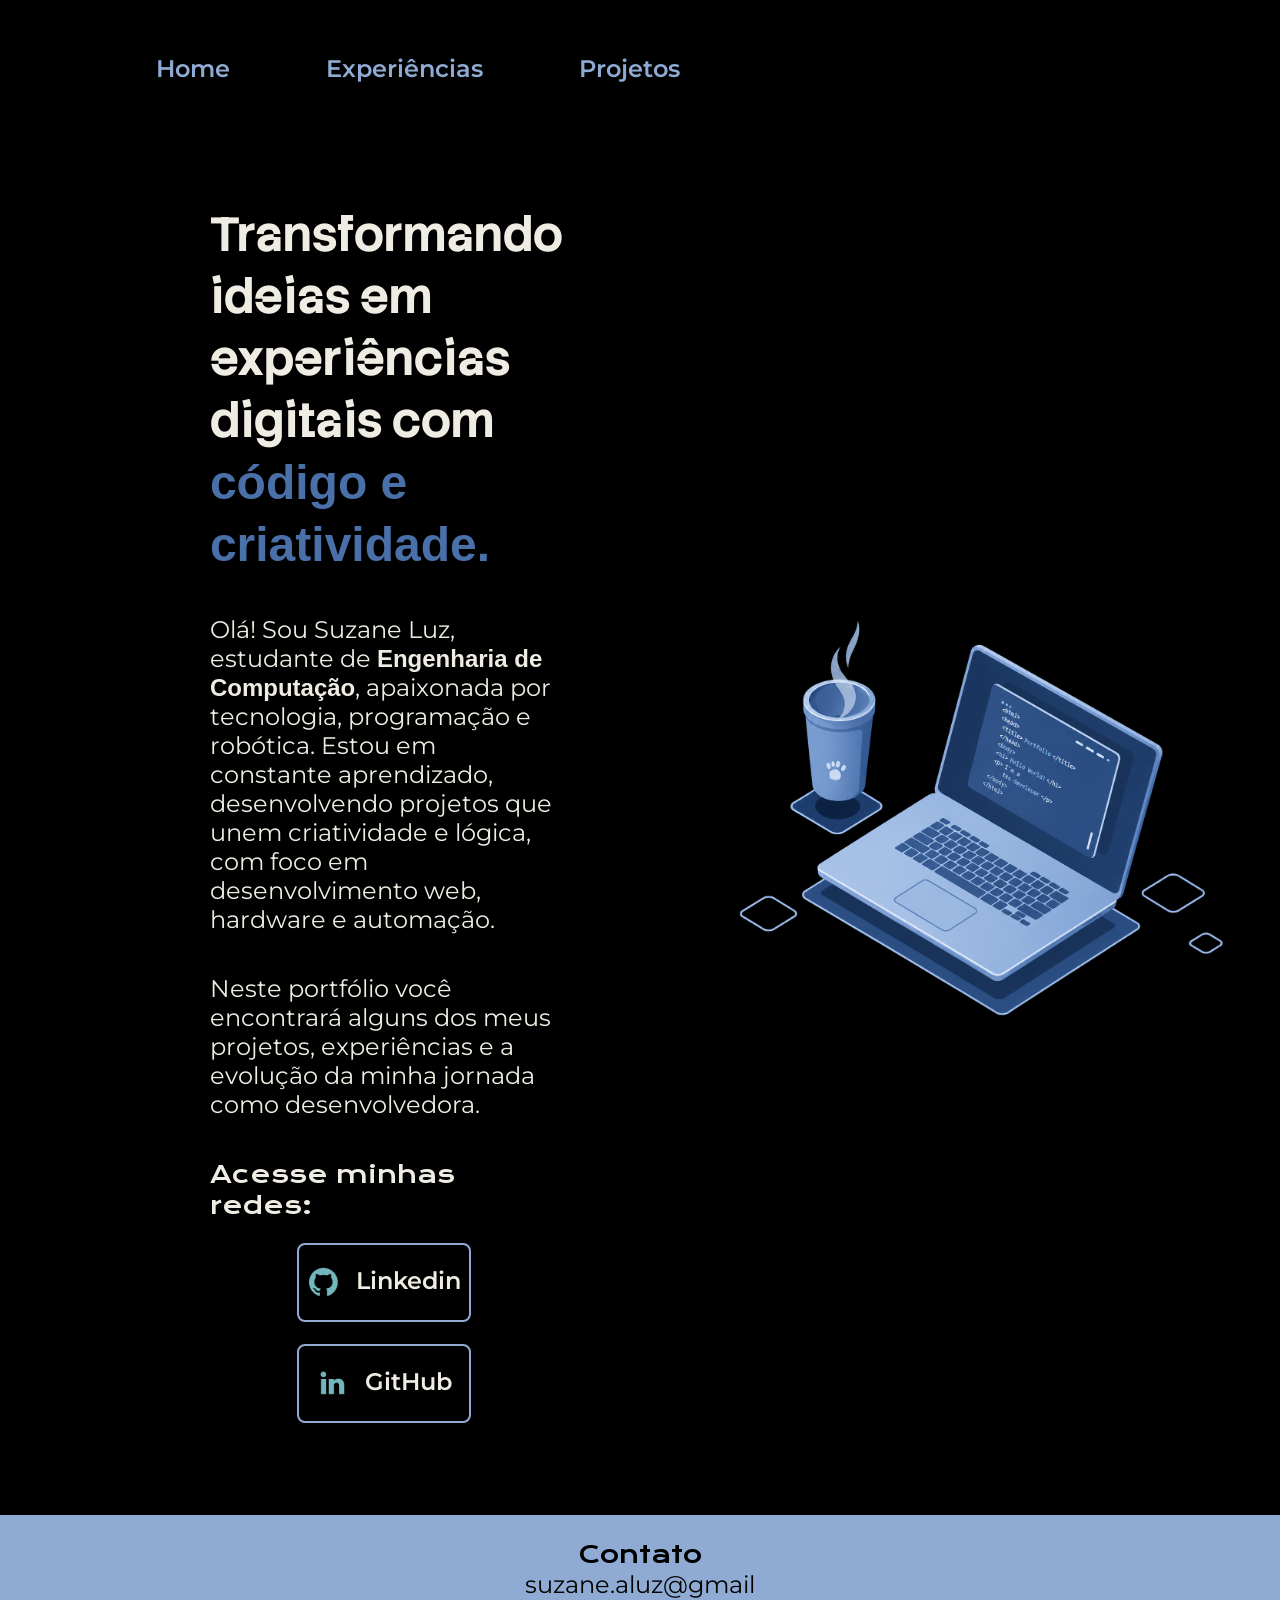
==== index.html @ 17450cb7 "Add files via upload" ====
<!DOCTYPE html>
<html lang="pt-br">
<head>
    <meta charset="UTF-8">
    <meta name="viewport" content="width=device-width, initial-scale=1.0">
    <title>Portfólio Suzane Luz</title>
    <link rel="stylesheet" href="./estilos/style.css">
</head>
<body>
    <header class="header">
        <nav class="header__menu">
            <a class="menu" href="index.html">Home</a>
            <a class="menu" href="experiencias.html">Experiências</a>
            <a class="menu" href="projetos.html">Projetos</a>
        </nav>
    </header>
    <main class="opening">
        <section class="opg__content">
            <h1 class="opg__title">Transformando ideias em experiências digitais com  <strong class="strong">código e criatividade. </strong></h1>
            <p class="opg__text">Olá! Sou Suzane Luz, estudante de <strong>Engenharia de Computação</strong>, apaixonada por tecnologia, programação e robótica. Estou em constante aprendizado, desenvolvendo projetos que unem criatividade e lógica, com foco em desenvolvimento web, hardware e automação.</p>
            <p class="opg__text">Neste portfólio você encontrará alguns dos meus projetos, experiências e a evolução da minha jornada como desenvolvedora.</p>
            <div class="opg__content__links">
                <h2 class="opg__subtitle">Acesse minhas redes:</h2>
                <a class="opg__links" href="https://www.linkedin.com/in/suzaneazevedoluz/">
                    <img src="./assets/github.png" alt="Logo Linkedin">
                    Linkedin
                </a>
                <a class="opg__links" href="https://github.com/SuzaneLuzz">
                    <img src="./assets/linkedin.png" alt="Logo GitHub">
                    GitHub
                </a>
            </div>
        </section>
        <img class="opg__img" src="./assets/imagem.png" alt="">
    </main>
    <footer class="footer">
        <p class="Contat__title">Contato</p>
        <p class="Contat__text">suzane.aluz@gmail</p>
    </footer>
</body>
</html>
---- estilos/style.css ----
@import url('https://fonts.googleapis.com/css2?family=Krona+One&family=Stack+Sans+Notch&family=Montserrat:ital@0;1&display=swap');
@import url('header.css');
@import url('opening.css');
@import url('experience.css');
@import url('footer.css');
@import url('projets.css');

* {
    margin: 0;
    padding: 0;
}
:root {
    --cor-primaria: #000000;
    --cor-secundaria: #EFECE3;
    --cor-terceira: #8FABD4;
    --cor-hover: #8FABD4;
    --cor-link: #4A70A9;
}
body {
    box-sizing: border-box;
    background-color: var(--cor-primaria);
    color: var(--cor-secundaria);
}


@media (max-width: 1200px) {
    .cabecalho {
        padding: 10%;
    }
    .cabecalho__menu {
        justify-content: center;
    }
    .apresentacao {
        flex-direction: column-reverse;
        padding: 5%;
    }
        .experiencia {
        flex-direction: column-reverse;
        padding: 5%;
    }
    .apresentacao__conteudo {
        width: auto;
    }   
}
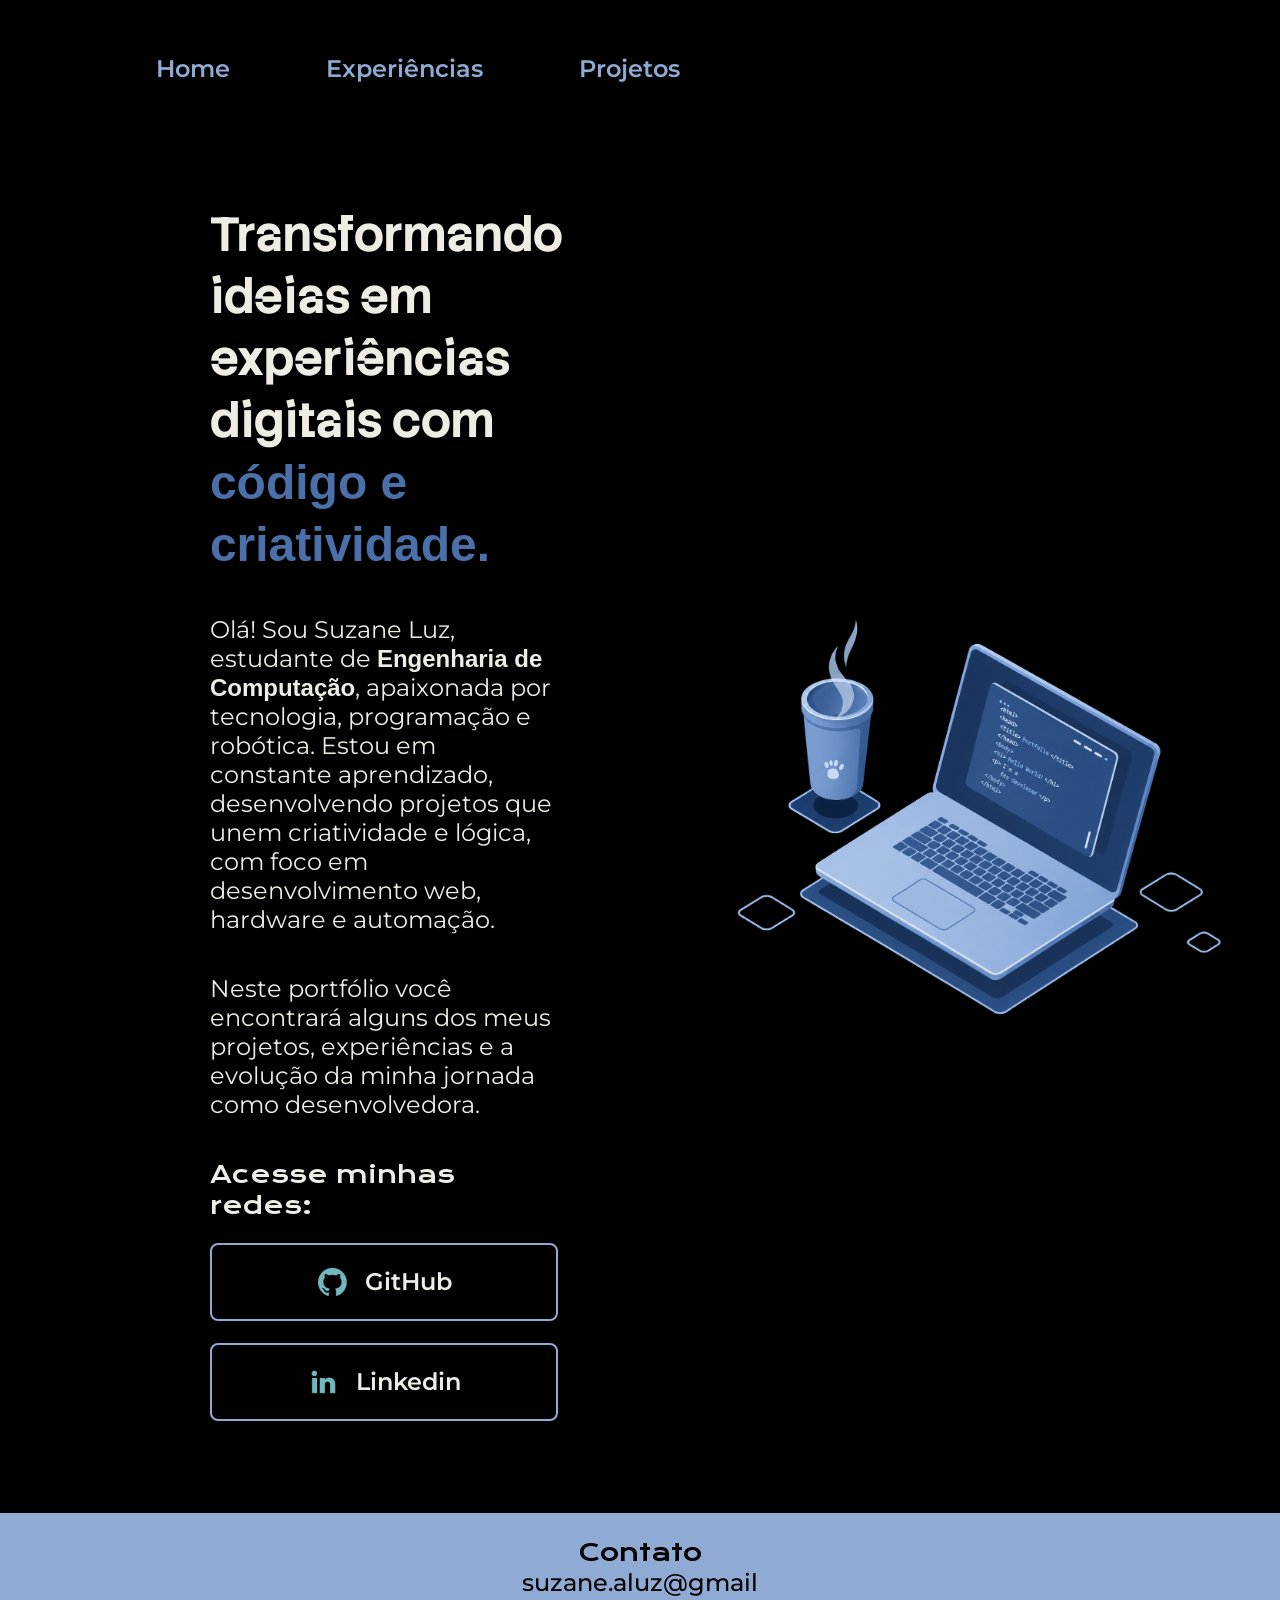
==== commit ae5aad6c: "Update index.html" ====
--- a/index.html
+++ b/index.html
@@ -22,12 +22,12 @@
             <div class="opg__content__links">
                 <h2 class="opg__subtitle">Acesse minhas redes:</h2>
                 <a class="opg__links" href="https://www.linkedin.com/in/suzaneazevedoluz/">
-                    <img src="./assets/github.png" alt="Logo Linkedin">
-                    Linkedin
+                    <img src="./assets/github.png" alt="Logo GitHub">
+                    GitHub
                 </a>
                 <a class="opg__links" href="https://github.com/SuzaneLuzz">
-                    <img src="./assets/linkedin.png" alt="Logo GitHub">
-                    GitHub
+                    <img src="./assets/linkedin.png" alt="Logo Linkedin">
+                    Linkedin
                 </a>
             </div>
         </section>
@@ -38,4 +38,4 @@
         <p class="Contat__text">suzane.aluz@gmail</p>
     </footer>
 </body>
-</html>+</html>
--- a/estilos/style.css
+++ b/estilos/style.css
@@ -41,4 +41,5 @@
     .apresentacao__conteudo {
         width: auto;
     }   
-}+}
+}
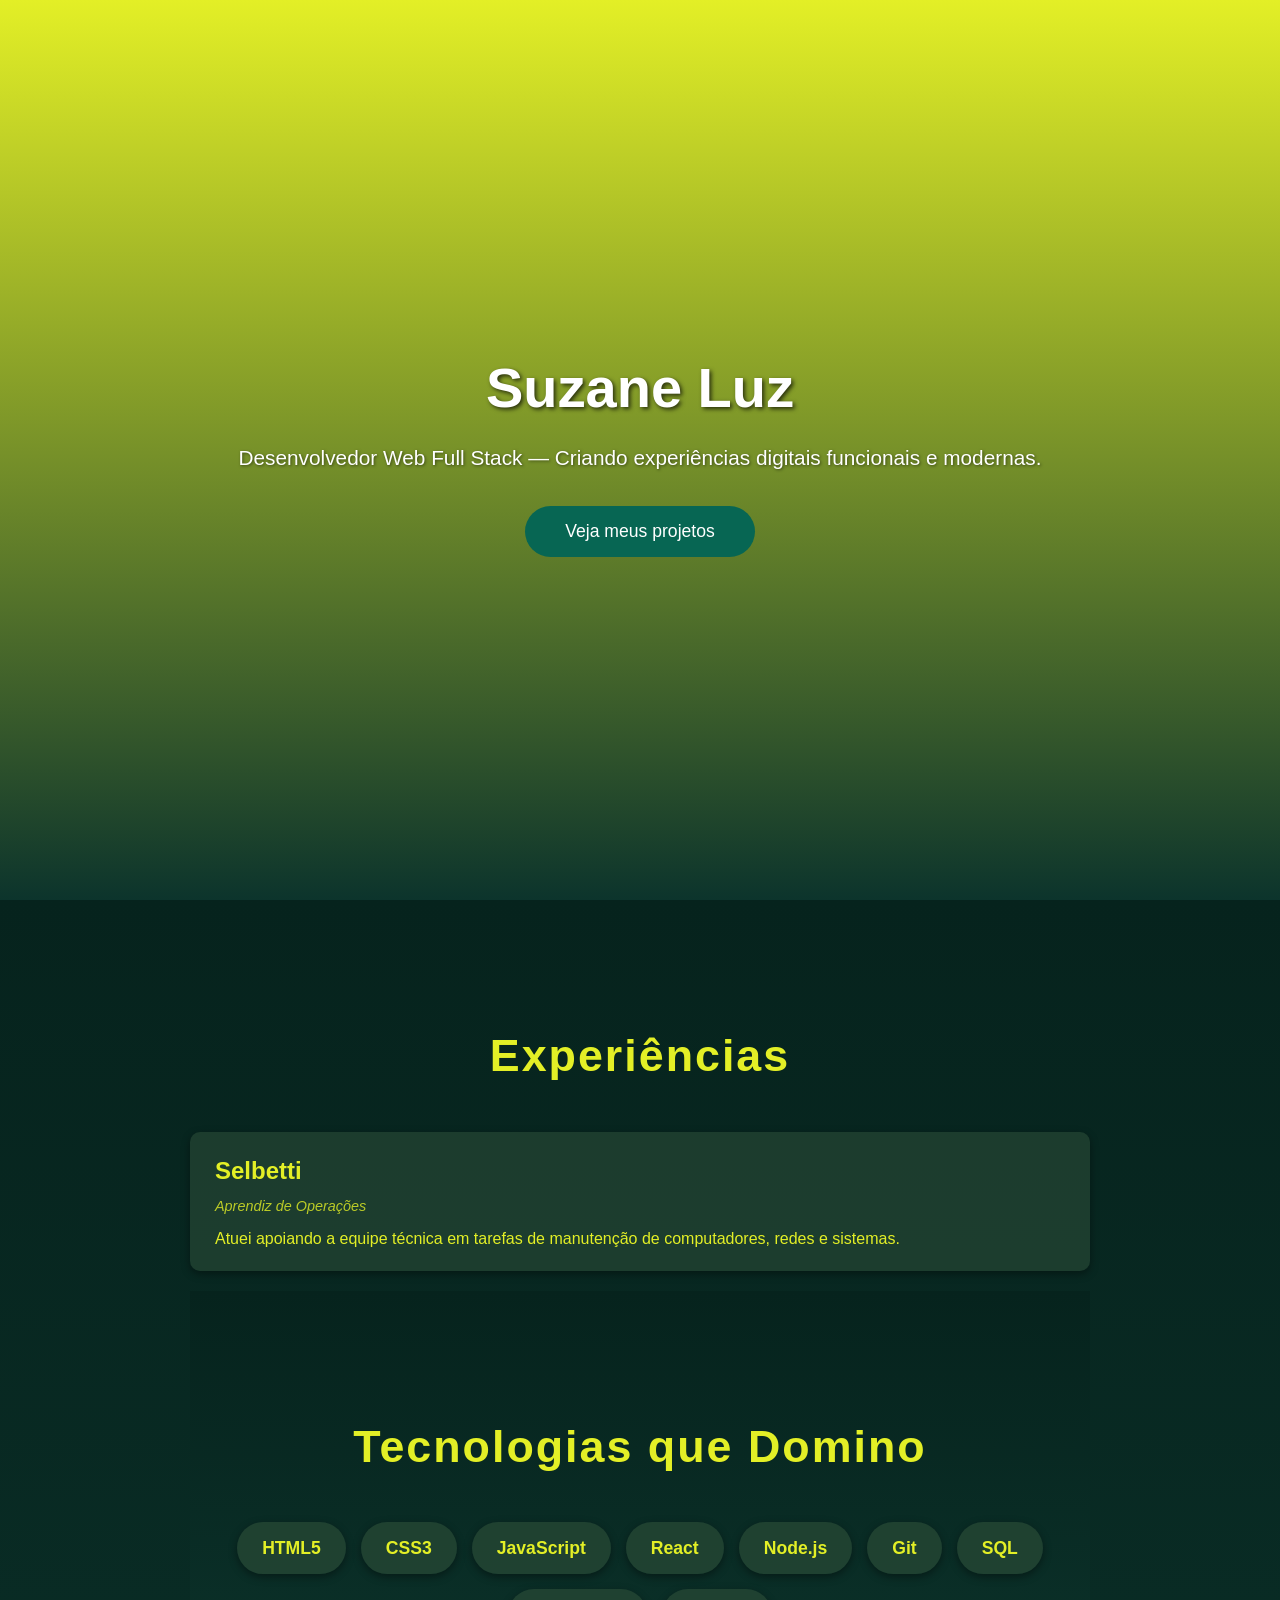
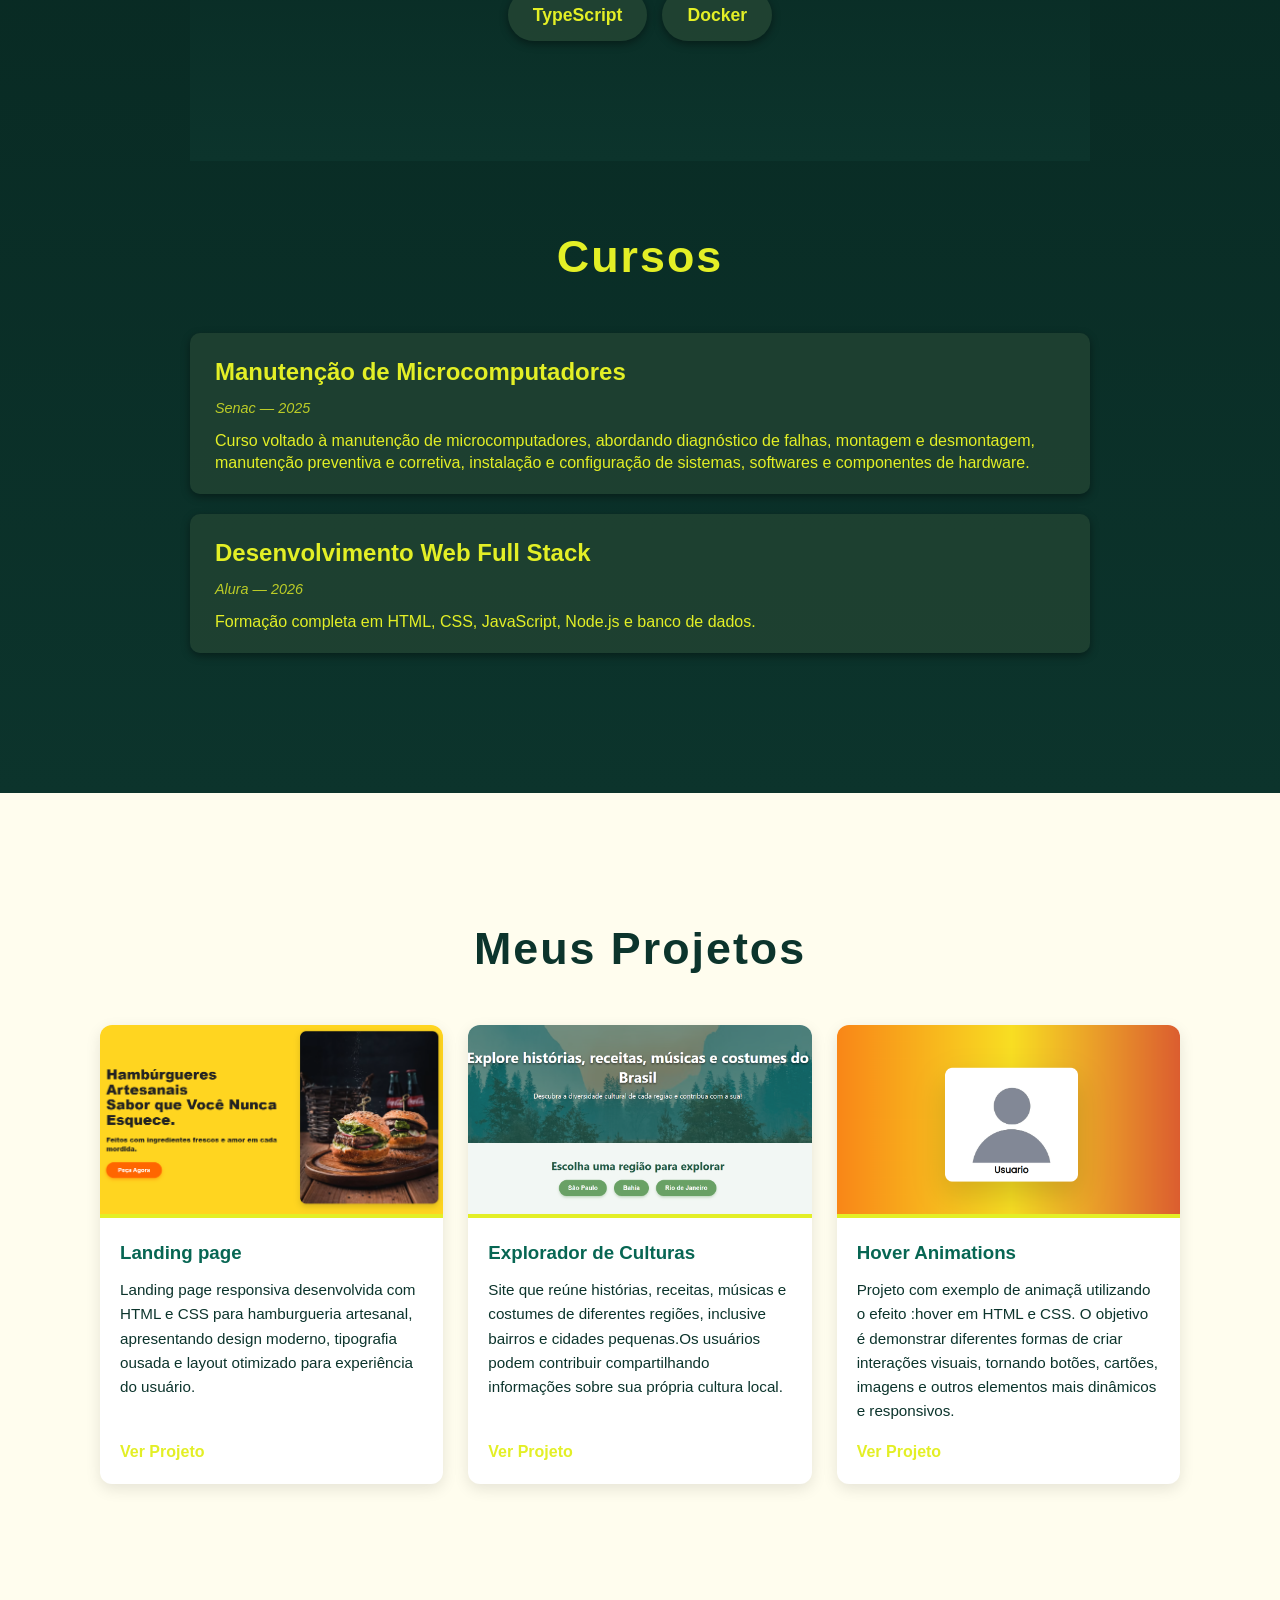
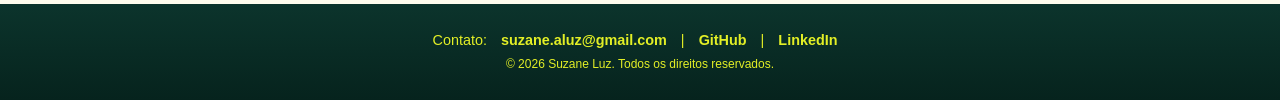
==== commit 90d4f7ee: "Add files via upload" ====
--- a/index.html
+++ b/index.html
@@ -1,41 +1,116 @@
 <!DOCTYPE html>
-<html lang="pt-br">
+<html lang="pt-BR">
 <head>
-    <meta charset="UTF-8">
-    <meta name="viewport" content="width=device-width, initial-scale=1.0">
-    <title>Portfólio Suzane Luz</title>
-    <link rel="stylesheet" href="./estilos/style.css">
+  <meta charset="UTF-8" />
+  <meta name="viewport" content="width=device-width, initial-scale=1" />
+  <title>Portfólio - Desenvolvedor Web</title>
+  <link rel="stylesheet" href="styles.css" />
 </head>
 <body>
-    <header class="header">
-        <nav class="header__menu">
-            <a class="menu" href="index.html">Home</a>
-            <a class="menu" href="experiencias.html">Experiências</a>
-            <a class="menu" href="projetos.html">Projetos</a>
-        </nav>
-    </header>
-    <main class="opening">
-        <section class="opg__content">
-            <h1 class="opg__title">Transformando ideias em experiências digitais com  <strong class="strong">código e criatividade. </strong></h1>
-            <p class="opg__text">Olá! Sou Suzane Luz, estudante de <strong>Engenharia de Computação</strong>, apaixonada por tecnologia, programação e robótica. Estou em constante aprendizado, desenvolvendo projetos que unem criatividade e lógica, com foco em desenvolvimento web, hardware e automação.</p>
-            <p class="opg__text">Neste portfólio você encontrará alguns dos meus projetos, experiências e a evolução da minha jornada como desenvolvedora.</p>
-            <div class="opg__content__links">
-                <h2 class="opg__subtitle">Acesse minhas redes:</h2>
-                <a class="opg__links" href="https://www.linkedin.com/in/suzaneazevedoluz/">
-                    <img src="./assets/github.png" alt="Logo GitHub">
-                    GitHub
-                </a>
-                <a class="opg__links" href="https://github.com/SuzaneLuzz">
-                    <img src="./assets/linkedin.png" alt="Logo Linkedin">
-                    Linkedin
-                </a>
-            </div>
-        </section>
-        <img class="opg__img" src="./assets/imagem.png" alt="">
-    </main>
-    <footer class="footer">
-        <p class="Contat__title">Contato</p>
-        <p class="Contat__text">suzane.aluz@gmail</p>
-    </footer>
+
+  <!-- Seção Início -->
+  <header id="inicio">
+    <h1>Suzane Luz</h1>
+    <p>Desenvolvedor Web Full Stack — Criando experiências digitais funcionais e modernas.</p>
+    <button class="btn-primary" id="btn-projetos">
+      Veja meus projetos
+    </button>
+  </header>
+
+ <section id="experiencias">
+  <div class="container">
+    <h2>Experiências</h2>
+    <div class="experiencia-lista">
+      <div class="experiencia-item">
+        <h3>Selbetti</h3>
+        <span>Aprendiz de Operações</span>
+        <p>Atuei apoiando a equipe técnica em tarefas de manutenção de computadores, redes e sistemas.</p>
+      </div>
+       <!-- <div class="experiencia-item">
+        <h3>Agência ABC</h3>
+        <span>Estagiário em Desenvolvimento Web — Jul 2019 a Dez 2020</span>
+        <p>Suporte na criação de sites institucionais com HTML, CSS e JavaScript, focando na acessibilidade.</p>
+      </div>
+    </div> -->
+
+<section id="tecnologias">
+  <div class="container">
+    <h2>Tecnologias que Domino</h2>
+    <div class="tecnologias-lista">
+      <span class="tecnologia-item">HTML5</span>
+      <span class="tecnologia-item">CSS3</span>
+      <span class="tecnologia-item">JavaScript</span>
+      <span class="tecnologia-item">React</span>
+      <span class="tecnologia-item">Node.js</span>
+      <span class="tecnologia-item">Git</span>
+      <span class="tecnologia-item">SQL</span>
+      <span class="tecnologia-item">TypeScript</span>
+      <span class="tecnologia-item">Docker</span>
+    </div>
+  </div>
+</section>
+
+    <!-- Nova seção para cursos -->
+    <h2 style="margin-top: 60px;">Cursos</h2>
+    <div class="experiencia-lista">
+      <div class="experiencia-item">
+        <h3>Manutenção de Microcomputadores</h3>
+        <span>Senac — 2025</span>
+        <p>Curso voltado à manutenção de microcomputadores, abordando diagnóstico de falhas, montagem e desmontagem, manutenção preventiva e corretiva, instalação e configuração de sistemas, softwares e componentes de hardware.
+</p>
+      </div>
+      <div class="experiencia-item">
+        <h3>Desenvolvimento Web Full Stack</h3>
+        <span>Alura — 2026</span>
+        <p>Formação completa em HTML, CSS, JavaScript, Node.js e banco de dados.</p>
+      </div>
+    </div>
+  </div>
+</section>
+
+
+  <!-- Seção Projetos -->
+  <section id="projetos">
+    <div class="container">
+      <h2>Meus Projetos</h2>
+      <div class="projetos-grid">
+        <div class="projeto-card">
+          <img class="projeto-img" src="assets/landingpage.png" alt="Screenshot Projeto 1" />
+          <div class="projeto-info">
+            <h3>Landing page</h3>
+            <p>Landing page responsiva desenvolvida com HTML e CSS para hamburgueria artesanal, apresentando design moderno, tipografia ousada e layout otimizado para experiência do usuário.</p>
+            <a class="projeto-link" href="https://suzaneluzz.github.io/delicia-burgers/" target="_blank" rel="noopener noreferrer">Ver Projeto</a>
+          </div>
+        </div>
+        <div class="projeto-card">
+          <img class="projeto-img" src="assets/culturas.png" alt="Screenshot Projeto 2" />
+          <div class="projeto-info">
+            <h3>Explorador de Culturas</h3>
+            <p>Site que reúne histórias, receitas, músicas e costumes de diferentes regiões, inclusive bairros e cidades pequenas.Os usuários podem contribuir compartilhando informações sobre sua própria cultura local.</p>
+            <a class="projeto-link" href="https://suzaneluzz.github.io/culturas/" target="_blank" rel="noopener noreferrer">Ver Projeto</a>
+          </div>
+        </div>
+        <div class="projeto-card">
+          <img class="projeto-img" src="assets/hover.png" alt="Screenshot Projeto 3" />
+          <div class="projeto-info">
+            <h3>Hover Animations</h3>
+            <p>Projeto com exemplo de animaçã utilizando o efeito :hover em HTML e CSS. O objetivo é demonstrar diferentes formas de criar interações visuais, tornando botões, cartões, imagens e outros elementos mais dinâmicos e responsivos.</p>
+            <a class="projeto-link" href="https://suzaneluzz.github.io/hover-animation/" target="_blank" rel="noopener noreferrer">Ver Projeto</a>
+          </div>
+        </div>
+      </div>
+    </div>
+  </section>
+
+  <!-- Rodapé -->
+  <footer>
+    <p>Contato: <a href="suzane.aluz@gmail.com">suzane.aluz@gmail.com</a> | 
+      <a href="https://github.com/SuzaneLuzz" target="_blank" rel="noopener noreferrer">GitHub</a> | 
+      <a href="https://www.linkedin.com/in/suzaneazevedoluz/" target="_blank" rel="noopener noreferrer">LinkedIn</a>
+    </p>
+    <small>© 2026 Suzane Luz. Todos os direitos reservados.</small>
+  </footer>
+
+  <script src="scripts.js"></script>
 </body>
 </html>
--- a/styles.css
+++ b/styles.css
@@ -0,0 +1,275 @@
+/* Paleta de cores */
+:root {
+  --amarelo-verde: #e3ef26;
+  --verde-claro: #076653;
+  --verde-escuro: #0c342c;
+  --verde-quase-preto: #06231d;
+  --creme: #fffdee;
+  --branco: #ffffff;
+}
+
+* {
+  margin: 0;
+  padding: 0;
+  box-sizing: border-box;
+}
+
+body {
+  font-family: 'Segoe UI', Tahoma, Geneva, Verdana, sans-serif;
+  line-height: 1.6;
+  color: var(--verde-escuro);
+  background: var(--creme);
+}
+
+a {
+  color: var(--amarelo-verde);
+  text-decoration: none;
+  font-weight: bold;
+}
+a:hover {
+  text-decoration: underline;
+}
+
+/* Seção Início (Hero) */
+header {
+  background: linear-gradient(to bottom, var(--amarelo-verde), var(--verde-escuro));
+  color: var(--branco);
+  padding: 80px 20px;
+  text-align: center;
+  min-height: 100vh;
+  display: flex;
+  flex-direction: column;
+  justify-content: center;
+}
+
+header h1 {
+  font-size: 3.5rem;
+  margin-bottom: 0.5rem;
+  text-shadow: 2px 2px 4px rgba(0,0,0,0.7);
+}
+
+header p {
+  font-size: 1.3rem;
+  margin-bottom: 2rem;
+  font-weight: 500;
+  text-shadow: 1px 1px 3px rgba(0,0,0,0.5);
+}
+
+.btn-primary {
+  background-color: var(--verde-claro);
+  border: none;
+  color: var(--branco);
+  padding: 15px 40px;
+  font-size: 1.1rem;
+  cursor: pointer;
+  border-radius: 30px;
+  transition: background-color 0.3s ease;
+  width: max-content;
+  margin: 0 auto;
+}
+
+.btn-primary:hover {
+  background-color: var(--amarelo-verde);
+  color: var(--verde-escuro);
+  font-weight: 700;
+}
+
+/* Container para seções */
+.container {
+  width: 90%;
+  max-width: 1100px;
+  margin: 0 auto;
+  padding: 60px 0;
+}
+
+/* Seção Experiências */
+#experiencias {
+  background: linear-gradient(to bottom, var(--verde-quase-preto), var(--verde-escuro));
+  color: var(--amarelo-verde);
+  padding: 60px 0;
+}
+
+#experiencias h2 {
+  text-align: center;
+  font-size: 2.8rem;
+  margin-bottom: 40px;
+  letter-spacing: 2px;
+}
+
+.experiencia-lista {
+  max-width: 900px;
+  margin: 0 auto;
+}
+
+.experiencia-item {
+  background-color: rgba(37, 70, 52, 0.7);
+  padding: 20px 25px;
+  border-radius: 10px;
+  margin-bottom: 20px;
+  box-shadow: 0 3px 8px rgba(0,0,0,0.4);
+  transition: background-color 0.3s ease;
+}
+
+.experiencia-item:hover {
+  background-color: rgba(37, 70, 52, 0.9);
+}
+
+.experiencia-item h3 {
+  font-size: 1.5rem;
+  margin-bottom: 5px;
+  font-weight: 700;
+}
+
+.experiencia-item span {
+  font-style: italic;
+  font-size: 0.9rem;
+  display: block;
+  margin-bottom: 10px;
+  opacity: 0.8;
+}
+
+.experiencia-item p {
+  font-size: 1rem;
+  line-height: 1.4;
+}
+
+/* Seção Projetos */
+#projetos {
+  background: var(--creme);
+  color: var(--verde-escuro);
+  padding: 60px 0;
+}
+
+#projetos h2 {
+  text-align: center;
+  font-size: 2.8rem;
+  margin-bottom: 40px;
+  letter-spacing: 2px;
+}
+
+.projetos-grid {
+  display: grid;
+  grid-template-columns: repeat(auto-fit, minmax(280px, 1fr));
+  gap: 25px;
+  max-width: 1100px;
+  margin: 0 auto;
+  padding: 0 10px;
+}
+
+.projeto-card {
+  background: white;
+  border-radius: 12px;
+  box-shadow: 0 5px 15px rgba(0,0,0,0.1);
+  overflow: hidden;
+  display: flex;
+  flex-direction: column;
+  transition: transform 0.3s ease;
+}
+
+.projeto-card:hover {
+  transform: translateY(-6px);
+  box-shadow: 0 10px 25px rgba(0,0,0,0.15);
+}
+
+.projeto-img {
+  width: 100%;
+  aspect-ratio: 16 / 9;
+  object-fit: cover;
+  border-bottom: 4px solid var(--amarelo-verde);
+}
+
+.projeto-info {
+  padding: 20px;
+  flex-grow: 1;
+  display: flex;
+  flex-direction: column;
+  justify-content: space-between;
+}
+
+.projeto-info h3 {
+  margin-bottom: 10px;
+  color: var(--verde-claro);
+}
+
+.projeto-info p {
+  flex-grow: 1;
+  font-size: 0.95rem;
+  margin-bottom: 15px;
+}
+
+.projeto-link {
+  font-weight: bold;
+  color: var(--amarelo-verde);
+  align-self: flex-start;
+}
+
+.projeto-link:hover {
+  text-decoration: underline;
+}
+
+/* Rodapé */
+footer {
+  background: linear-gradient(to top, var(--verde-quase-preto), var(--verde-escuro));
+  color: var(--amarelo-verde);
+  text-align: center;
+  padding: 25px 15px;
+  font-size: 0.9rem;
+}
+
+footer a {
+  color: var(--amarelo-verde);
+  margin: 0 10px;
+}
+
+footer a:hover {
+  color: var(--branco);
+}
+
+/* Responsividade */
+@media (max-width: 600px) {
+  header h1 {
+    font-size: 2.4rem;
+  }
+  #experiencias h2, #projetos h2 {
+    font-size: 2rem;
+  }
+}
+#tecnologias {
+  background: linear-gradient(to bottom, var(--verde-quase-preto), var(--verde-escuro));
+  color: var(--amarelo-verde);
+  padding: 60px 0;
+  text-align: center;
+}
+
+#tecnologias h2 {
+  font-size: 2.8rem;
+  margin-bottom: 40px;
+  letter-spacing: 2px;
+}
+
+.tecnologias-lista {
+  display: flex;
+  flex-wrap: wrap;
+  justify-content: center;
+  gap: 15px;
+  max-width: 900px;
+  margin: 0 auto;
+}
+
+.tecnologia-item {
+  background-color: rgba(37, 70, 52, 0.8);
+  padding: 12px 25px;
+  border-radius: 30px;
+  font-weight: 600;
+  font-size: 1.1rem;
+  box-shadow: 0 3px 8px rgba(0, 0, 0, 0.4);
+  transition: background-color 0.3s ease;
+  cursor: default;
+  user-select: none;
+}
+
+.tecnologia-item:hover {
+  background-color: var(--amarelo-verde);
+  color: var(--verde-escuro);
+  font-weight: 700;
+}
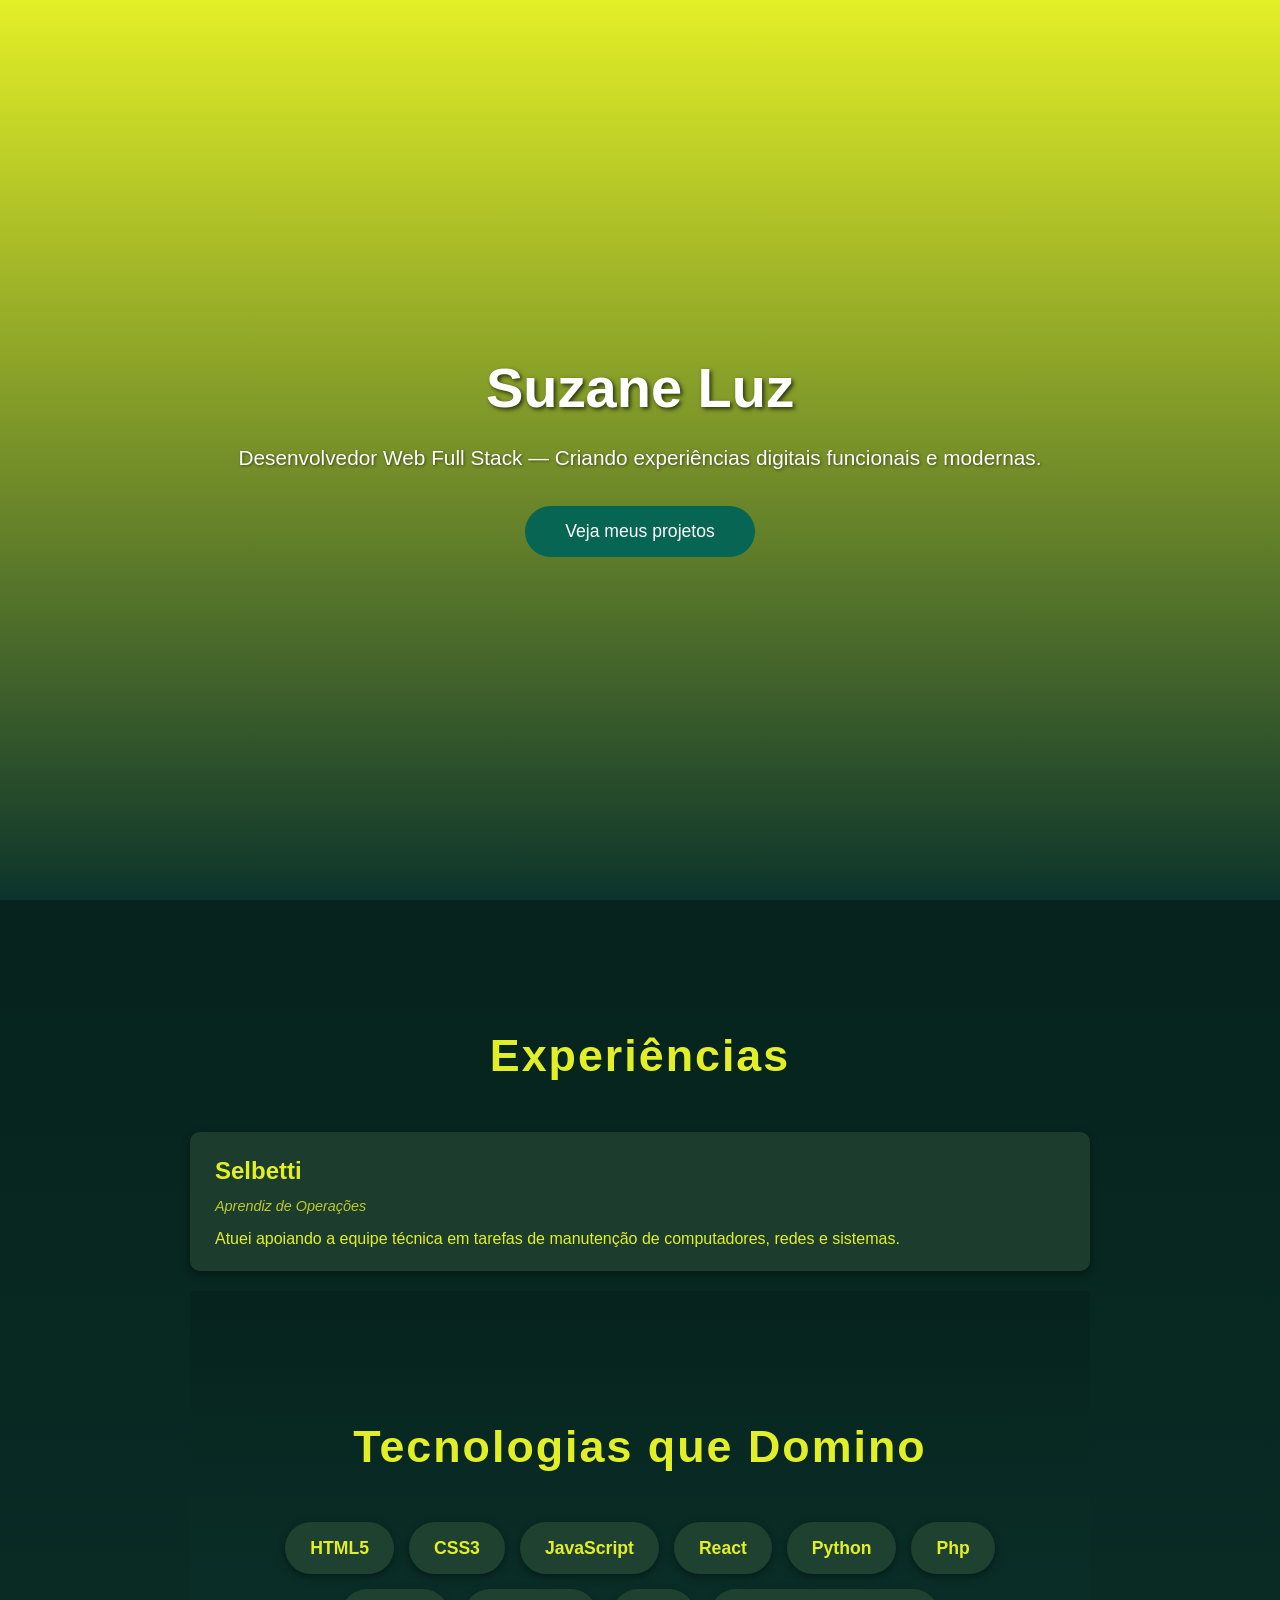
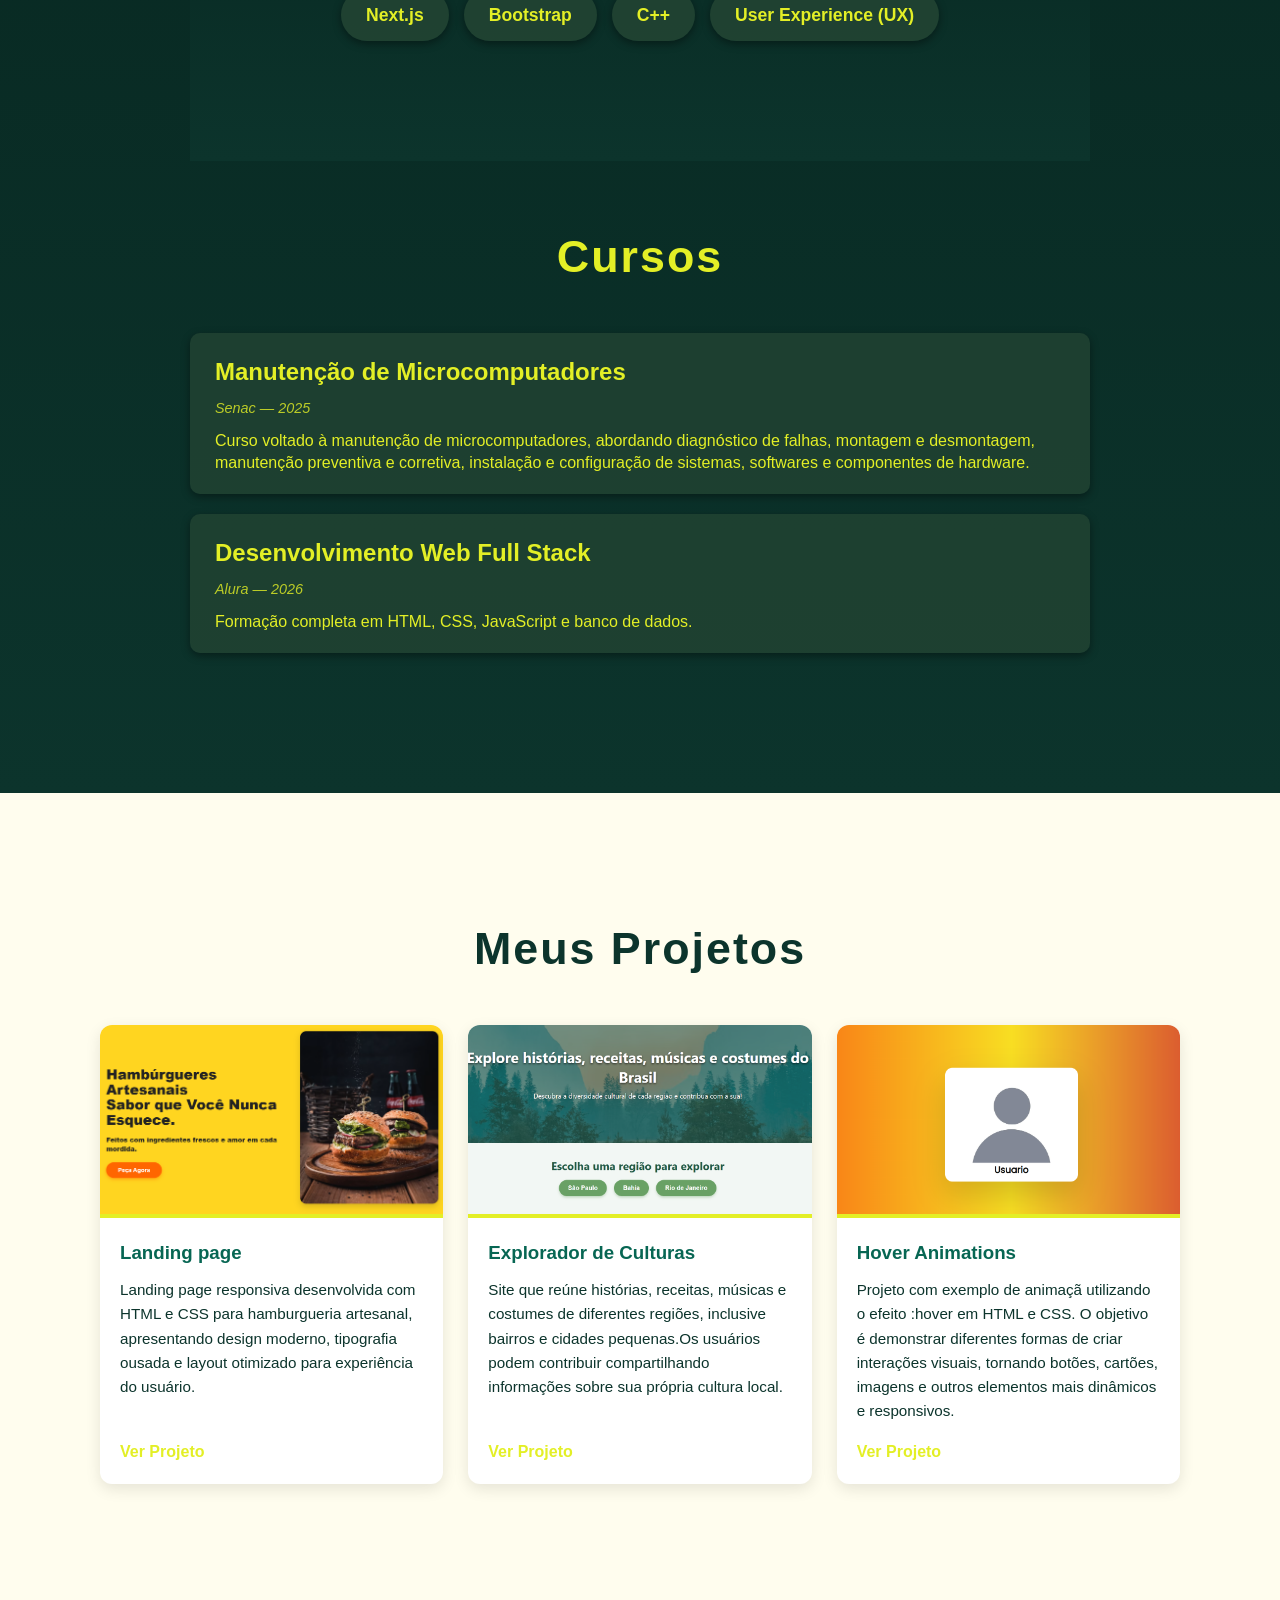
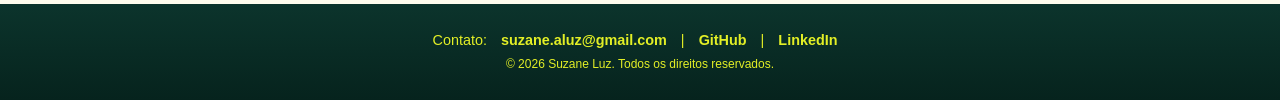
==== commit b5e26692: "Update index.html" ====
--- a/index.html
+++ b/index.html
@@ -41,11 +41,12 @@
       <span class="tecnologia-item">CSS3</span>
       <span class="tecnologia-item">JavaScript</span>
       <span class="tecnologia-item">React</span>
-      <span class="tecnologia-item">Node.js</span>
-      <span class="tecnologia-item">Git</span>
-      <span class="tecnologia-item">SQL</span>
-      <span class="tecnologia-item">TypeScript</span>
-      <span class="tecnologia-item">Docker</span>
+      <span class="tecnologia-item">Python</span>
+      <span class="tecnologia-item">Php</span>
+      <span class="tecnologia-item">Next.js</span>
+      <span class="tecnologia-item">Bootstrap</span>
+      <span class="tecnologia-item">C++</span>
+      <span class="tecnologia-item">User Experience (UX)</span>
     </div>
   </div>
 </section>
@@ -62,7 +63,7 @@
       <div class="experiencia-item">
         <h3>Desenvolvimento Web Full Stack</h3>
         <span>Alura — 2026</span>
-        <p>Formação completa em HTML, CSS, JavaScript, Node.js e banco de dados.</p>
+        <p>Formação completa em HTML, CSS, JavaScript e banco de dados.</p>
       </div>
     </div>
   </div>
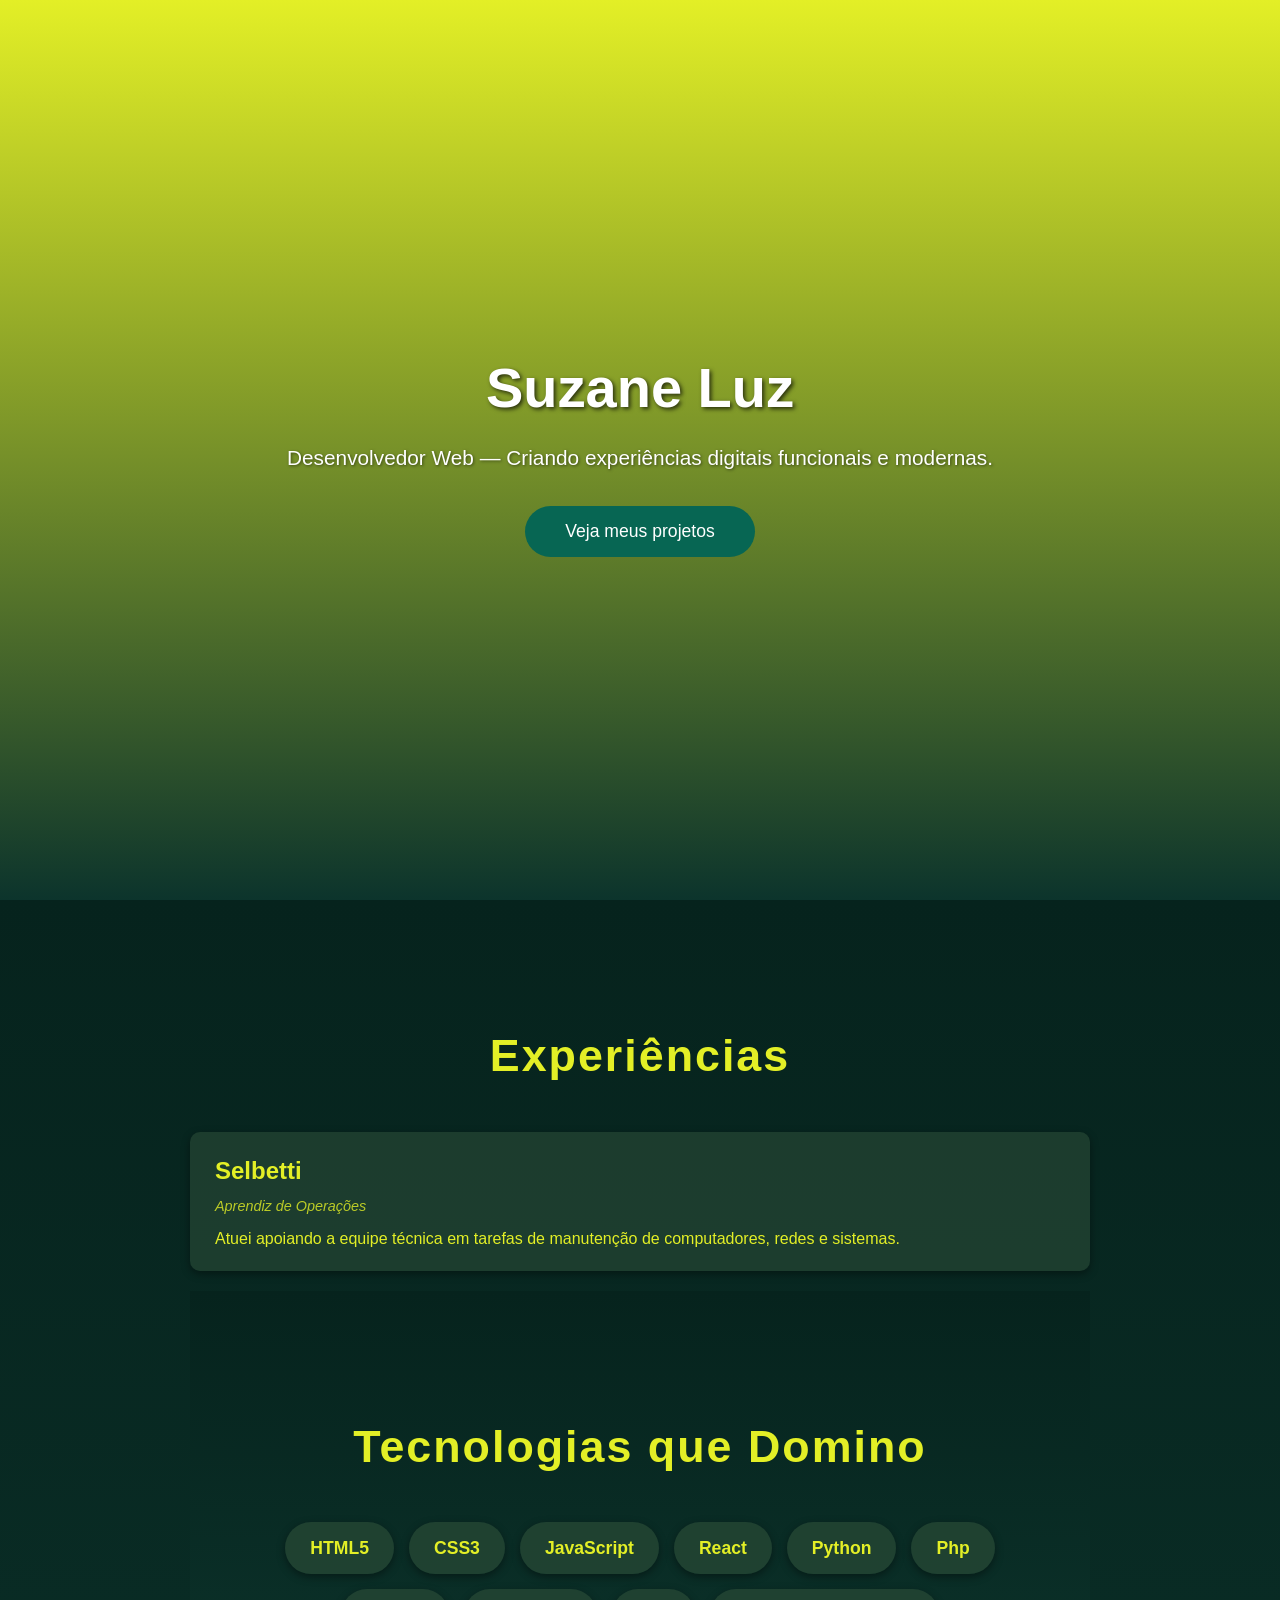
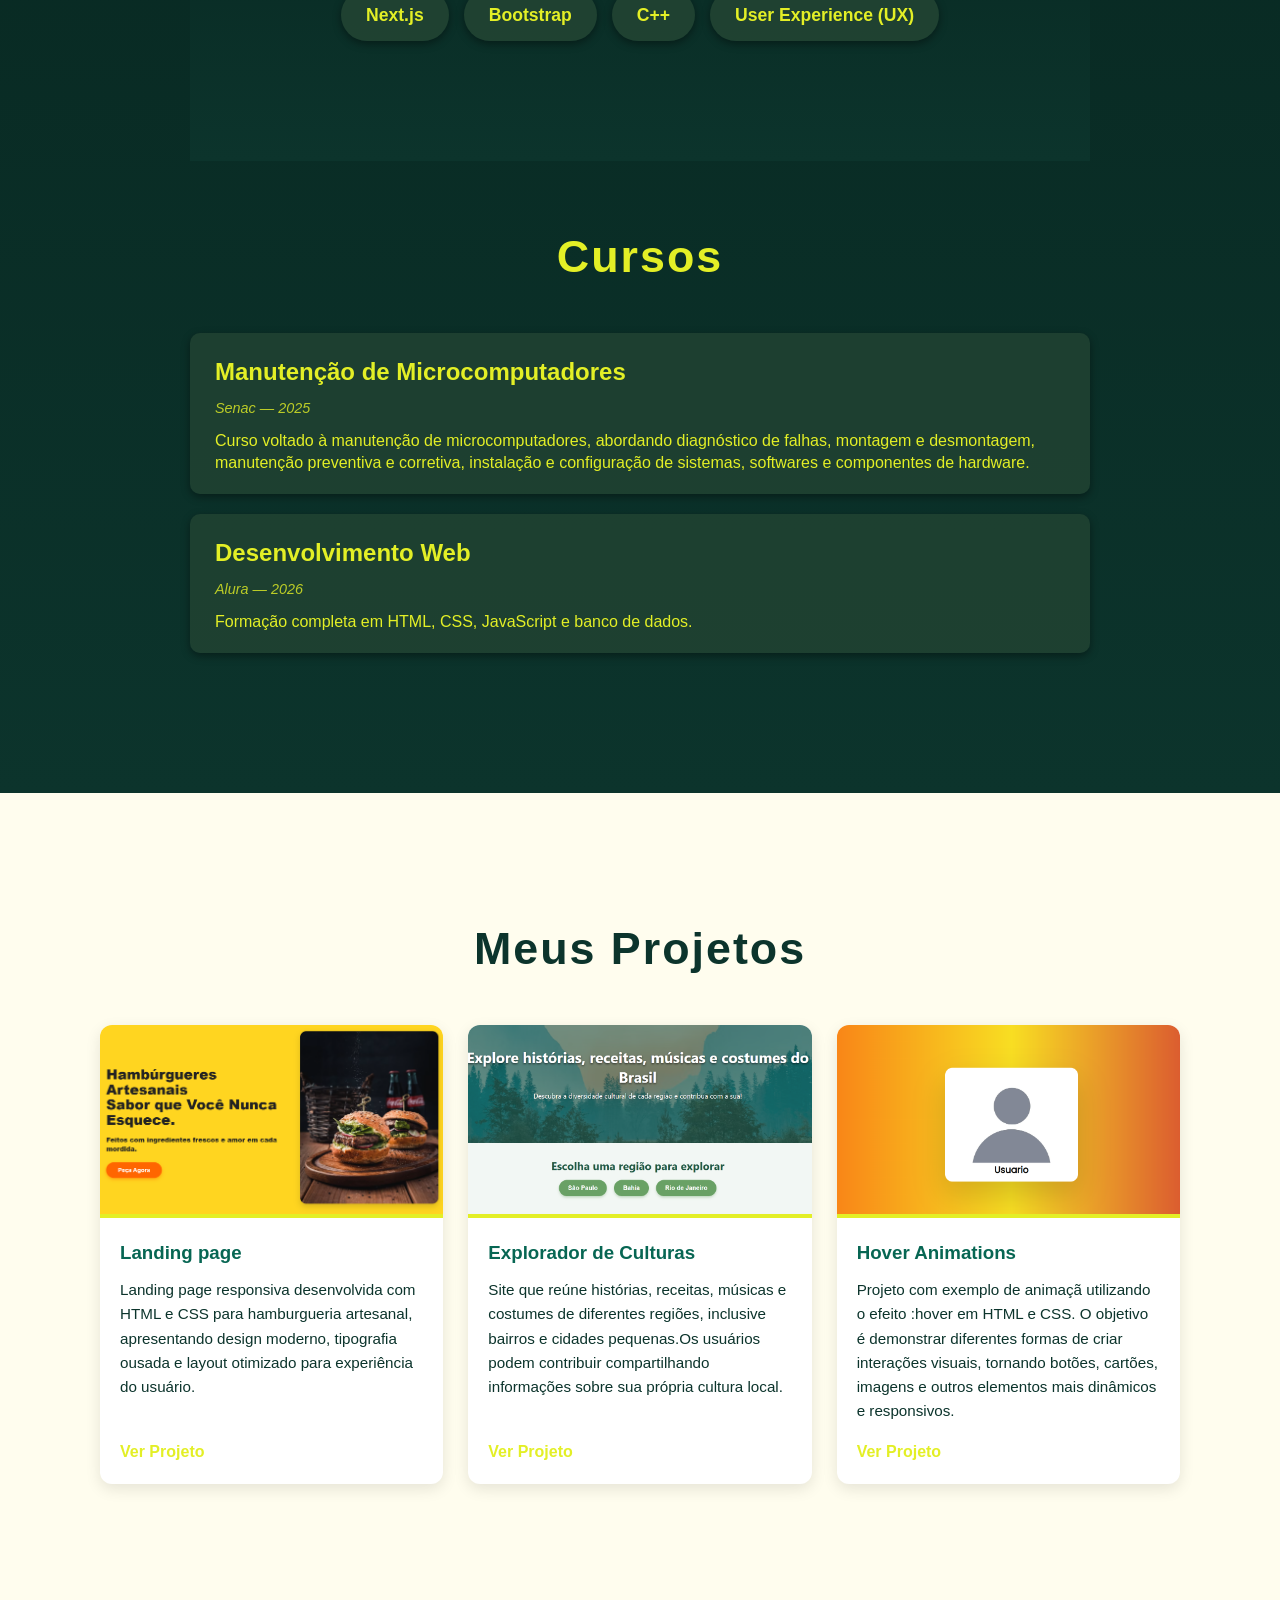
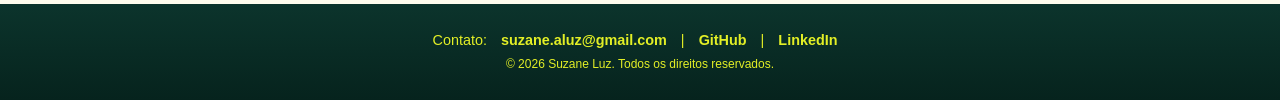
==== commit 78acbc54: "Update index.html" ====
--- a/index.html
+++ b/index.html
@@ -11,7 +11,7 @@
   <!-- Seção Início -->
   <header id="inicio">
     <h1>Suzane Luz</h1>
-    <p>Desenvolvedor Web Full Stack — Criando experiências digitais funcionais e modernas.</p>
+    <p>Desenvolvedor Web — Criando experiências digitais funcionais e modernas.</p>
     <button class="btn-primary" id="btn-projetos">
       Veja meus projetos
     </button>
@@ -61,7 +61,7 @@
 </p>
       </div>
       <div class="experiencia-item">
-        <h3>Desenvolvimento Web Full Stack</h3>
+        <h3>Desenvolvimento Web</h3>
         <span>Alura — 2026</span>
         <p>Formação completa em HTML, CSS, JavaScript e banco de dados.</p>
       </div>
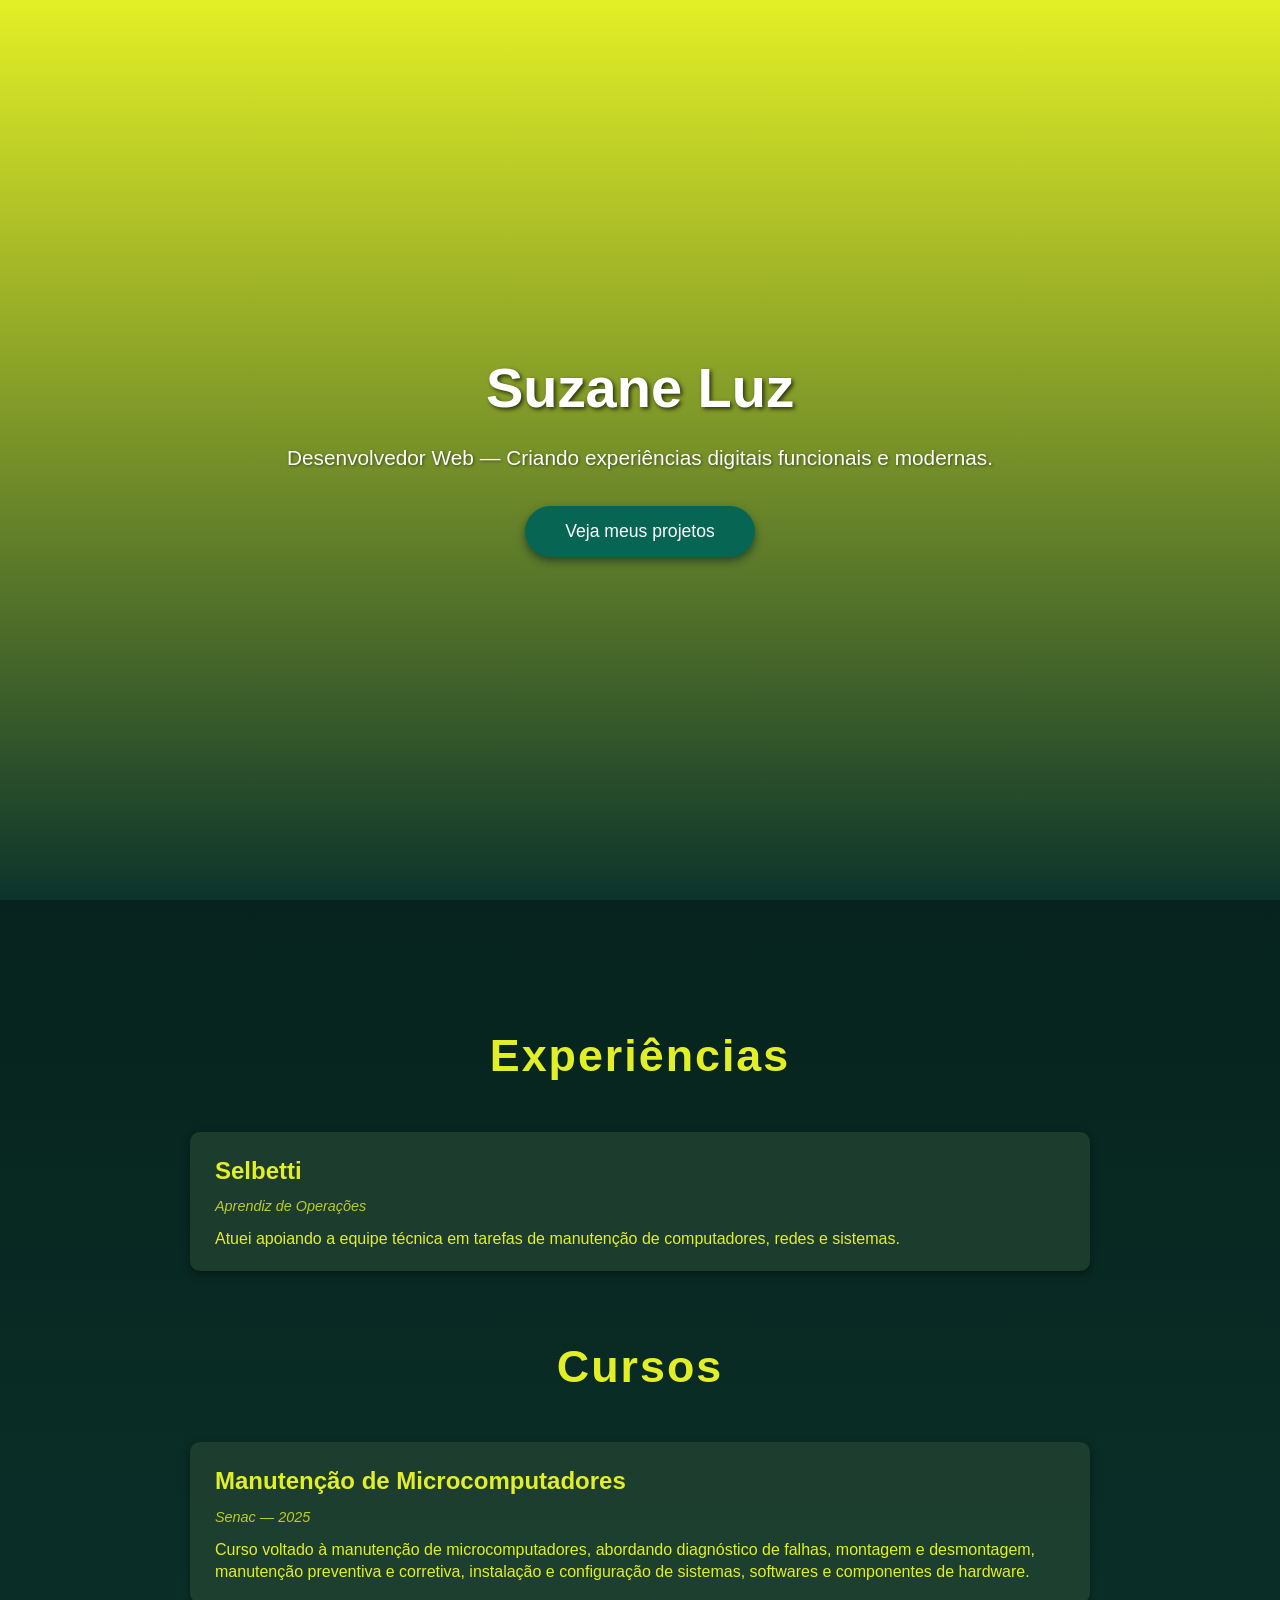
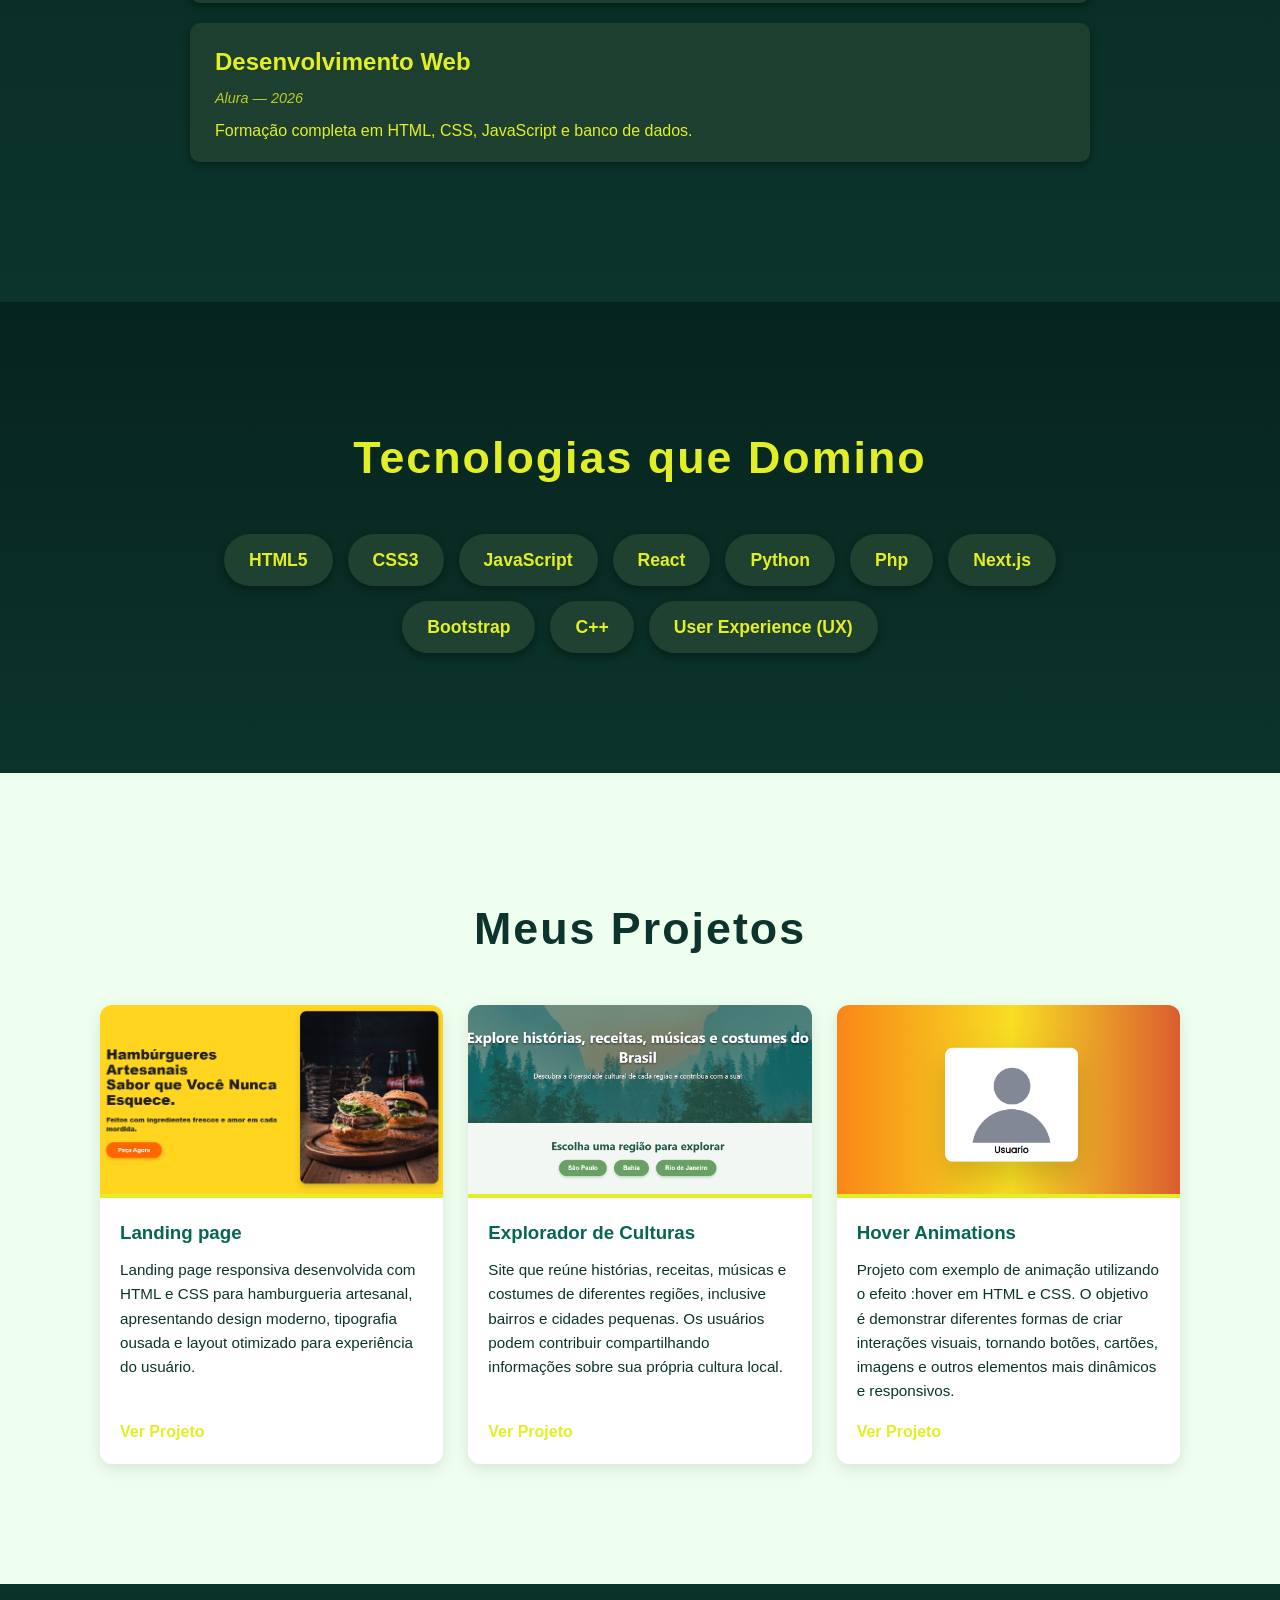
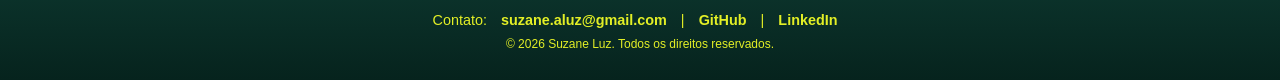
==== commit 87f43c20: "Add files via upload" ====
--- a/index.html
+++ b/index.html
@@ -12,70 +12,61 @@
   <header id="inicio">
     <h1>Suzane Luz</h1>
     <p>Desenvolvedor Web — Criando experiências digitais funcionais e modernas.</p>
-    <button class="btn-primary" id="btn-projetos">
+    <button class="btn-primary" id="btn-projetos" aria-label="Veja meus projetos">
       Veja meus projetos
     </button>
   </header>
 
- <section id="experiencias">
-  <div class="container">
-    <h2>Experiências</h2>
-    <div class="experiencia-lista">
-      <div class="experiencia-item">
-        <h3>Selbetti</h3>
-        <span>Aprendiz de Operações</span>
-        <p>Atuei apoiando a equipe técnica em tarefas de manutenção de computadores, redes e sistemas.</p>
+  <section id="experiencias" class="fade-section">
+    <div class="container">
+      <h2>Experiências</h2>
+      <div class="experiencia-lista">
+        <div class="experiencia-item" tabindex="0">
+          <h3>Selbetti</h3>
+          <span>Aprendiz de Operações</span>
+          <p>Atuei apoiando a equipe técnica em tarefas de manutenção de computadores, redes e sistemas.</p>
+        </div>
       </div>
-       <!-- <div class="experiencia-item">
-        <h3>Agência ABC</h3>
-        <span>Estagiário em Desenvolvimento Web — Jul 2019 a Dez 2020</span>
-        <p>Suporte na criação de sites institucionais com HTML, CSS e JavaScript, focando na acessibilidade.</p>
-      </div>
-    </div> -->
 
-<section id="tecnologias">
-  <div class="container">
-    <h2>Tecnologias que Domino</h2>
-    <div class="tecnologias-lista">
-      <span class="tecnologia-item">HTML5</span>
-      <span class="tecnologia-item">CSS3</span>
-      <span class="tecnologia-item">JavaScript</span>
-      <span class="tecnologia-item">React</span>
-      <span class="tecnologia-item">Python</span>
-      <span class="tecnologia-item">Php</span>
-      <span class="tecnologia-item">Next.js</span>
-      <span class="tecnologia-item">Bootstrap</span>
-      <span class="tecnologia-item">C++</span>
-      <span class="tecnologia-item">User Experience (UX)</span>
-    </div>
-  </div>
-</section>
-
-    <!-- Nova seção para cursos -->
-    <h2 style="margin-top: 60px;">Cursos</h2>
-    <div class="experiencia-lista">
-      <div class="experiencia-item">
-        <h3>Manutenção de Microcomputadores</h3>
-        <span>Senac — 2025</span>
-        <p>Curso voltado à manutenção de microcomputadores, abordando diagnóstico de falhas, montagem e desmontagem, manutenção preventiva e corretiva, instalação e configuração de sistemas, softwares e componentes de hardware.
-</p>
-      </div>
-      <div class="experiencia-item">
-        <h3>Desenvolvimento Web</h3>
-        <span>Alura — 2026</span>
-        <p>Formação completa em HTML, CSS, JavaScript e banco de dados.</p>
+      <h2 style="margin-top: 60px;">Cursos</h2>
+      <div class="experiencia-lista">
+        <div class="experiencia-item" tabindex="0">
+          <h3>Manutenção de Microcomputadores</h3>
+          <span>Senac — 2025</span>
+          <p>Curso voltado à manutenção de microcomputadores, abordando diagnóstico de falhas, montagem e desmontagem, manutenção preventiva e corretiva, instalação e configuração de sistemas, softwares e componentes de hardware.</p>
+        </div>
+        <div class="experiencia-item" tabindex="0">
+          <h3>Desenvolvimento Web</h3>
+          <span>Alura — 2026</span>
+          <p>Formação completa em HTML, CSS, JavaScript e banco de dados.</p>
+        </div>
       </div>
     </div>
-  </div>
-</section>
+  </section>
 
+  <section id="tecnologias" class="fade-section">
+    <div class="container">
+      <h2>Tecnologias que Domino</h2>
+      <div class="tecnologias-lista">
+        <span class="tecnologia-item">HTML5</span>
+        <span class="tecnologia-item">CSS3</span>
+        <span class="tecnologia-item">JavaScript</span>
+        <span class="tecnologia-item">React</span>
+        <span class="tecnologia-item">Python</span>
+        <span class="tecnologia-item">Php</span>
+        <span class="tecnologia-item">Next.js</span>
+        <span class="tecnologia-item">Bootstrap</span>
+        <span class="tecnologia-item">C++</span>
+        <span class="tecnologia-item">User Experience (UX)</span>
+      </div>
+    </div>
+  </section>
 
-  <!-- Seção Projetos -->
-  <section id="projetos">
+  <section id="projetos" class="fade-section">
     <div class="container">
       <h2>Meus Projetos</h2>
       <div class="projetos-grid">
-        <div class="projeto-card">
+        <div class="projeto-card" tabindex="0">
           <img class="projeto-img" src="assets/landingpage.png" alt="Screenshot Projeto 1" />
           <div class="projeto-info">
             <h3>Landing page</h3>
@@ -83,19 +74,19 @@
             <a class="projeto-link" href="https://suzaneluzz.github.io/delicia-burgers/" target="_blank" rel="noopener noreferrer">Ver Projeto</a>
           </div>
         </div>
-        <div class="projeto-card">
+        <div class="projeto-card" tabindex="0">
           <img class="projeto-img" src="assets/culturas.png" alt="Screenshot Projeto 2" />
           <div class="projeto-info">
             <h3>Explorador de Culturas</h3>
-            <p>Site que reúne histórias, receitas, músicas e costumes de diferentes regiões, inclusive bairros e cidades pequenas.Os usuários podem contribuir compartilhando informações sobre sua própria cultura local.</p>
+            <p>Site que reúne histórias, receitas, músicas e costumes de diferentes regiões, inclusive bairros e cidades pequenas. Os usuários podem contribuir compartilhando informações sobre sua própria cultura local.</p>
             <a class="projeto-link" href="https://suzaneluzz.github.io/culturas/" target="_blank" rel="noopener noreferrer">Ver Projeto</a>
           </div>
         </div>
-        <div class="projeto-card">
+        <div class="projeto-card" tabindex="0">
           <img class="projeto-img" src="assets/hover.png" alt="Screenshot Projeto 3" />
           <div class="projeto-info">
             <h3>Hover Animations</h3>
-            <p>Projeto com exemplo de animaçã utilizando o efeito :hover em HTML e CSS. O objetivo é demonstrar diferentes formas de criar interações visuais, tornando botões, cartões, imagens e outros elementos mais dinâmicos e responsivos.</p>
+            <p>Projeto com exemplo de animação utilizando o efeito :hover em HTML e CSS. O objetivo é demonstrar diferentes formas de criar interações visuais, tornando botões, cartões, imagens e outros elementos mais dinâmicos e responsivos.</p>
             <a class="projeto-link" href="https://suzaneluzz.github.io/hover-animation/" target="_blank" rel="noopener noreferrer">Ver Projeto</a>
           </div>
         </div>
@@ -103,15 +94,16 @@
     </div>
   </section>
 
-  <!-- Rodapé -->
   <footer>
-    <p>Contato: <a href="suzane.aluz@gmail.com">suzane.aluz@gmail.com</a> | 
+    <p>Contato: <a href="mailto:suzane.aluz@gmail.com">suzane.aluz@gmail.com</a> | 
       <a href="https://github.com/SuzaneLuzz" target="_blank" rel="noopener noreferrer">GitHub</a> | 
       <a href="https://www.linkedin.com/in/suzaneazevedoluz/" target="_blank" rel="noopener noreferrer">LinkedIn</a>
     </p>
     <small>© 2026 Suzane Luz. Todos os direitos reservados.</small>
   </footer>
 
+  <button id="voltarTopo" title="Voltar ao topo" aria-label="Voltar ao topo">⬆</button>
+
   <script src="scripts.js"></script>
 </body>
 </html>
--- a/styles.css
+++ b/styles.css
@@ -4,7 +4,7 @@
   --verde-claro: #076653;
   --verde-escuro: #0c342c;
   --verde-quase-preto: #06231d;
-  --creme: #fffdee;
+  --creme: #eefff0;
   --branco: #ffffff;
 }
 
@@ -19,6 +19,7 @@
   line-height: 1.6;
   color: var(--verde-escuro);
   background: var(--creme);
+  scroll-behavior: smooth;
 }
 
 a {
@@ -26,8 +27,10 @@
   text-decoration: none;
   font-weight: bold;
 }
-a:hover {
+a:hover,
+a:focus {
   text-decoration: underline;
+  outline: none;
 }
 
 /* Seção Início (Hero) */
@@ -46,6 +49,12 @@
   font-size: 3.5rem;
   margin-bottom: 0.5rem;
   text-shadow: 2px 2px 4px rgba(0,0,0,0.7);
+  transition: transform 0.6s ease;
+}
+header h1:hover,
+header h1:focus {
+  transform: scale(1.05);
+  outline: none;
 }
 
 header p {
@@ -53,6 +62,7 @@
   margin-bottom: 2rem;
   font-weight: 500;
   text-shadow: 1px 1px 3px rgba(0,0,0,0.5);
+  transition: opacity 0.8s ease;
 }
 
 .btn-primary {
@@ -63,15 +73,19 @@
   font-size: 1.1rem;
   cursor: pointer;
   border-radius: 30px;
-  transition: background-color 0.3s ease;
+  transition: background-color 0.3s ease, transform 0.3s ease;
   width: max-content;
   margin: 0 auto;
-}
-
-.btn-primary:hover {
+  box-shadow: 0 4px 8px rgb(15 48 38 / 0.7);
+}
+.btn-primary:hover,
+.btn-primary:focus {
   background-color: var(--amarelo-verde);
   color: var(--verde-escuro);
   font-weight: 700;
+  transform: scale(1.07);
+  outline: none;
+  box-shadow: 0 0 12px var(--amarelo-verde);
 }
 
 /* Container para seções */
@@ -82,6 +96,18 @@
   padding: 60px 0;
 }
 
+/* Animação fade + slide */
+.fade-section {
+  opacity: 0;
+  transform: translateY(40px);
+  transition: opacity 0.8s ease, transform 0.8s ease;
+}
+
+.fade-section.visible {
+  opacity: 1;
+  transform: translateY(0);
+}
+
 /* Seção Experiências */
 #experiencias {
   background: linear-gradient(to bottom, var(--verde-quase-preto), var(--verde-escuro));
@@ -89,11 +115,21 @@
   padding: 60px 0;
 }
 
-#experiencias h2 {
+#experiencias h2,
+#tecnologias h2,
+#projetos h2 {
   text-align: center;
   font-size: 2.8rem;
   margin-bottom: 40px;
   letter-spacing: 2px;
+  transition: color 0.5s ease;
+}
+
+#experiencias h2:hover,
+#tecnologias h2:hover,
+#projetos h2:hover {
+  color: var(--amarelo-verde);
+  cursor: default;
 }
 
 .experiencia-lista {
@@ -107,11 +143,17 @@
   border-radius: 10px;
   margin-bottom: 20px;
   box-shadow: 0 3px 8px rgba(0,0,0,0.4);
-  transition: background-color 0.3s ease;
-}
-
-.experiencia-item:hover {
+  transition: background-color 0.3s ease, transform 0.3s ease;
+  outline: none;
+}
+
+.experiencia-item:hover,
+.experiencia-item:focus {
   background-color: rgba(37, 70, 52, 0.9);
+  transform: scale(1.05);
+  box-shadow: 0 8px 18px rgba(0,0,0,0.7);
+  cursor: pointer;
+  outline: none;
 }
 
 .experiencia-item h3 {
@@ -131,6 +173,49 @@
 .experiencia-item p {
   font-size: 1rem;
   line-height: 1.4;
+  transition: color 0.4s ease;
+}
+.experiencia-item:hover p,
+.experiencia-item:focus p {
+  color: var(--amarelo-verde);
+}
+
+/* Seção Tecnologias */
+#tecnologias {
+  background: linear-gradient(to bottom, var(--verde-quase-preto), var(--verde-escuro));
+  color: var(--amarelo-verde);
+  padding: 60px 0;
+  text-align: center;
+}
+
+.tecnologias-lista {
+  display: flex;
+  flex-wrap: wrap;
+  justify-content: center;
+  gap: 15px;
+  max-width: 900px;
+  margin: 0 auto;
+}
+
+.tecnologia-item {
+  background-color: rgba(37, 70, 52, 0.8);
+  padding: 12px 25px;
+  border-radius: 30px;
+  font-weight: 600;
+  font-size: 1.1rem;
+  box-shadow: 0 3px 8px rgba(0, 0, 0, 0.4);
+  transition: background-color 0.3s ease, transform 0.3s ease;
+  cursor: default;
+  user-select: none;
+  outline: none;
+}
+.tecnologia-item:hover,
+.tecnologia-item:focus {
+  background-color: var(--amarelo-verde);
+  color: var(--verde-escuro);
+  font-weight: 700;
+  outline: none;
+  transform: scale(1.07);
 }
 
 /* Seção Projetos */
@@ -138,13 +223,6 @@
   background: var(--creme);
   color: var(--verde-escuro);
   padding: 60px 0;
-}
-
-#projetos h2 {
-  text-align: center;
-  font-size: 2.8rem;
-  margin-bottom: 40px;
-  letter-spacing: 2px;
 }
 
 .projetos-grid {
@@ -163,12 +241,16 @@
   overflow: hidden;
   display: flex;
   flex-direction: column;
-  transition: transform 0.3s ease;
-}
-
-.projeto-card:hover {
-  transform: translateY(-6px);
-  box-shadow: 0 10px 25px rgba(0,0,0,0.15);
+  transition: transform 0.4s ease, box-shadow 0.4s ease;
+  outline: none;
+}
+
+.projeto-card:hover,
+.projeto-card:focus {
+  transform: translateY(-10px) scale(1.05);
+  box-shadow: 0 15px 30px rgba(0,0,0,0.25);
+  cursor: pointer;
+  outline: none;
 }
 
 .projeto-img {
@@ -189,22 +271,38 @@
 .projeto-info h3 {
   margin-bottom: 10px;
   color: var(--verde-claro);
+  transition: color 0.4s ease;
 }
 
 .projeto-info p {
   flex-grow: 1;
   font-size: 0.95rem;
   margin-bottom: 15px;
+  transition: color 0.4s ease;
+}
+
+.projeto-card:hover .projeto-info h3,
+.projeto-card:focus .projeto-info h3 {
+  color: var(--amarelo-verde);
+}
+
+.projeto-card:hover .projeto-info p,
+.projeto-card:focus .projeto-info p {
+  color: var(--amarelo-verde);
 }
 
 .projeto-link {
   font-weight: bold;
   color: var(--amarelo-verde);
   align-self: flex-start;
-}
-
-.projeto-link:hover {
+  transition: color 0.3s ease, text-decoration 0.3s ease;
+}
+
+.projeto-link:hover,
+.projeto-link:focus {
   text-decoration: underline;
+  color: var(--verde-escuro);
+  outline: none;
 }
 
 /* Rodapé */
@@ -221,8 +319,35 @@
   margin: 0 10px;
 }
 
-footer a:hover {
+footer a:hover,
+footer a:focus {
   color: var(--branco);
+  outline: none;
+}
+
+/* Botão voltar ao topo */
+#voltarTopo {
+  position: fixed;
+  bottom: 30px;
+  right: 30px;
+  display: none;
+  background-color: var(--amarelo-verde);
+  color: var(--verde-escuro);
+  border: none;
+  border-radius: 50%;
+  width: 45px;
+  height: 45px;
+  font-size: 1.8rem;
+  cursor: pointer;
+  box-shadow: 0 4px 10px rgba(227, 239, 38, 0.7);
+  z-index: 1100;
+  transition: background-color 0.3s ease;
+}
+
+#voltarTopo:hover,
+#voltarTopo:focus {
+  background-color: #b4c318;
+  outline: none;
 }
 
 /* Responsividade */
@@ -230,46 +355,12 @@
   header h1 {
     font-size: 2.4rem;
   }
-  #experiencias h2, #projetos h2 {
+  #experiencias h2,
+  #tecnologias h2,
+  #projetos h2 {
     font-size: 2rem;
   }
-}
-#tecnologias {
-  background: linear-gradient(to bottom, var(--verde-quase-preto), var(--verde-escuro));
-  color: var(--amarelo-verde);
-  padding: 60px 0;
-  text-align: center;
-}
-
-#tecnologias h2 {
-  font-size: 2.8rem;
-  margin-bottom: 40px;
-  letter-spacing: 2px;
-}
-
-.tecnologias-lista {
-  display: flex;
-  flex-wrap: wrap;
-  justify-content: center;
-  gap: 15px;
-  max-width: 900px;
-  margin: 0 auto;
-}
-
-.tecnologia-item {
-  background-color: rgba(37, 70, 52, 0.8);
-  padding: 12px 25px;
-  border-radius: 30px;
-  font-weight: 600;
-  font-size: 1.1rem;
-  box-shadow: 0 3px 8px rgba(0, 0, 0, 0.4);
-  transition: background-color 0.3s ease;
-  cursor: default;
-  user-select: none;
-}
-
-.tecnologia-item:hover {
-  background-color: var(--amarelo-verde);
-  color: var(--verde-escuro);
-  font-weight: 700;
-}
+  .projetos-grid {
+    grid-template-columns: 1fr;
+  }
+}
